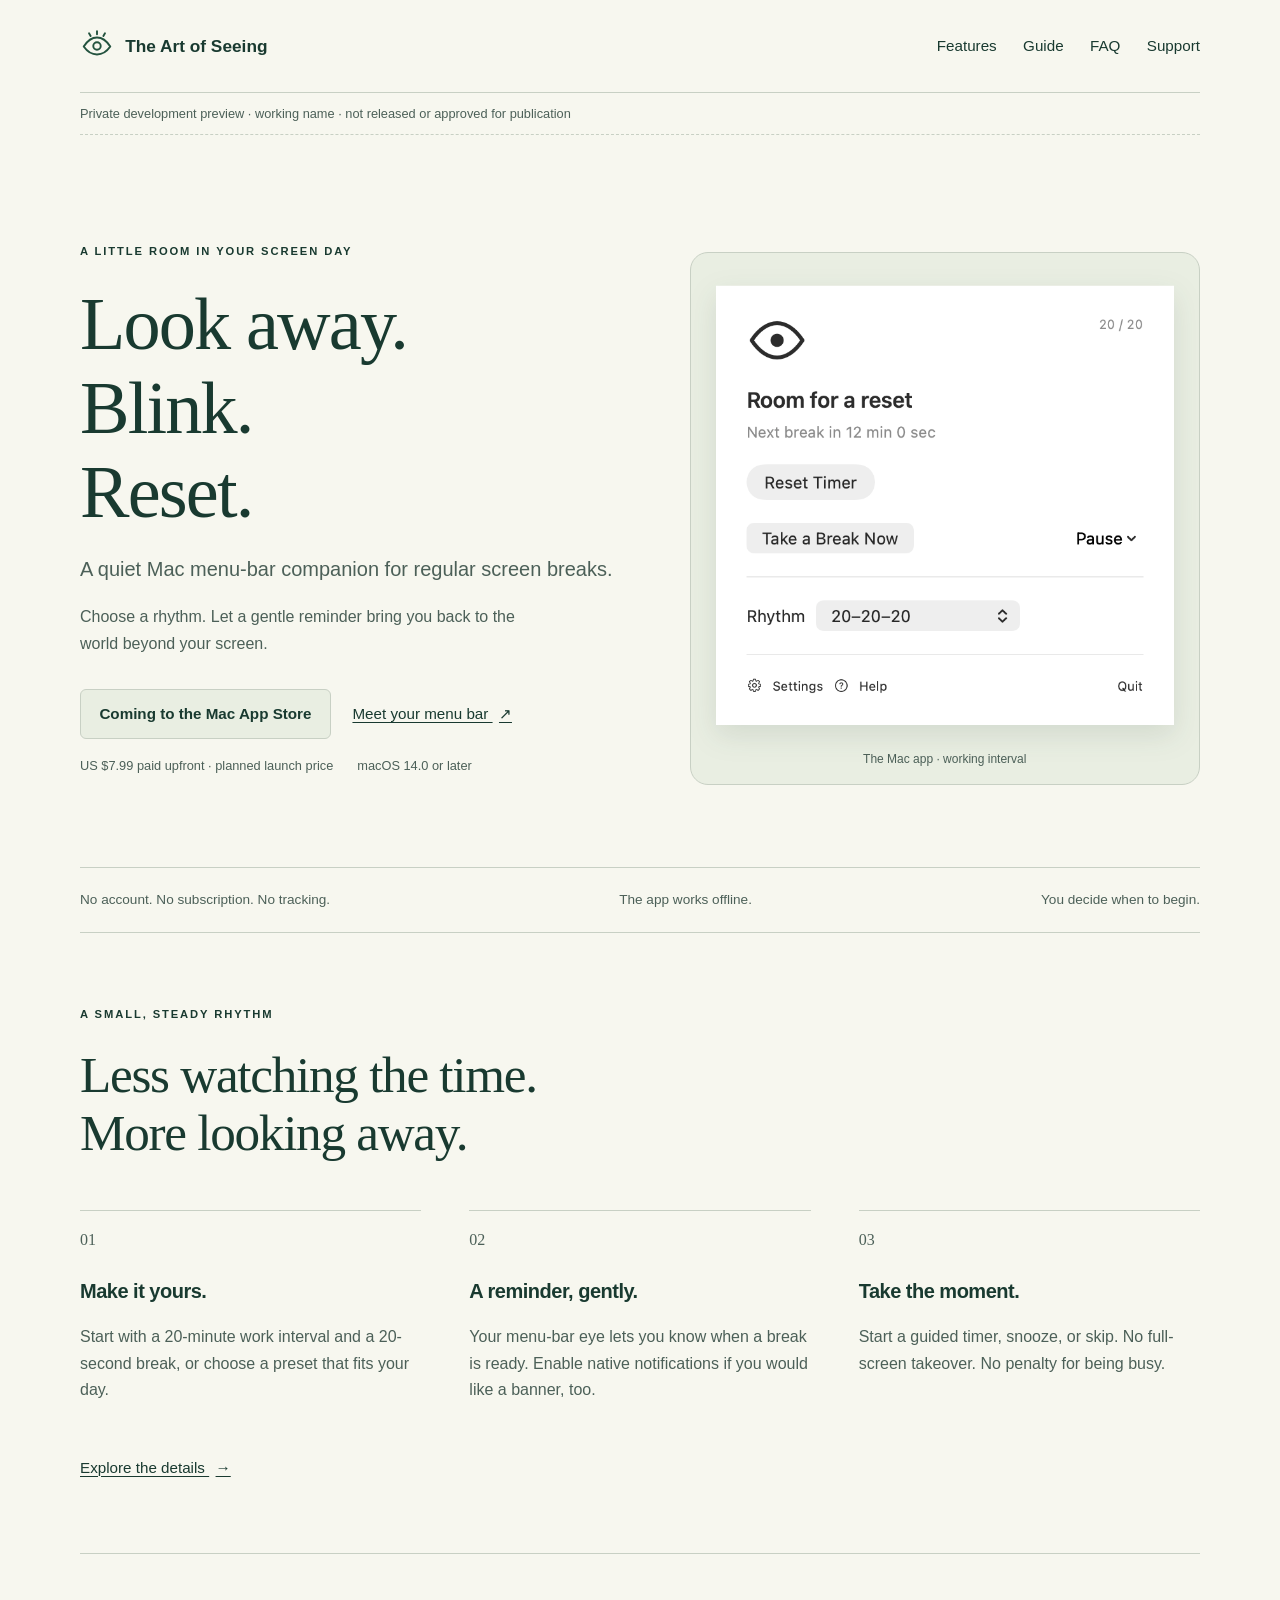
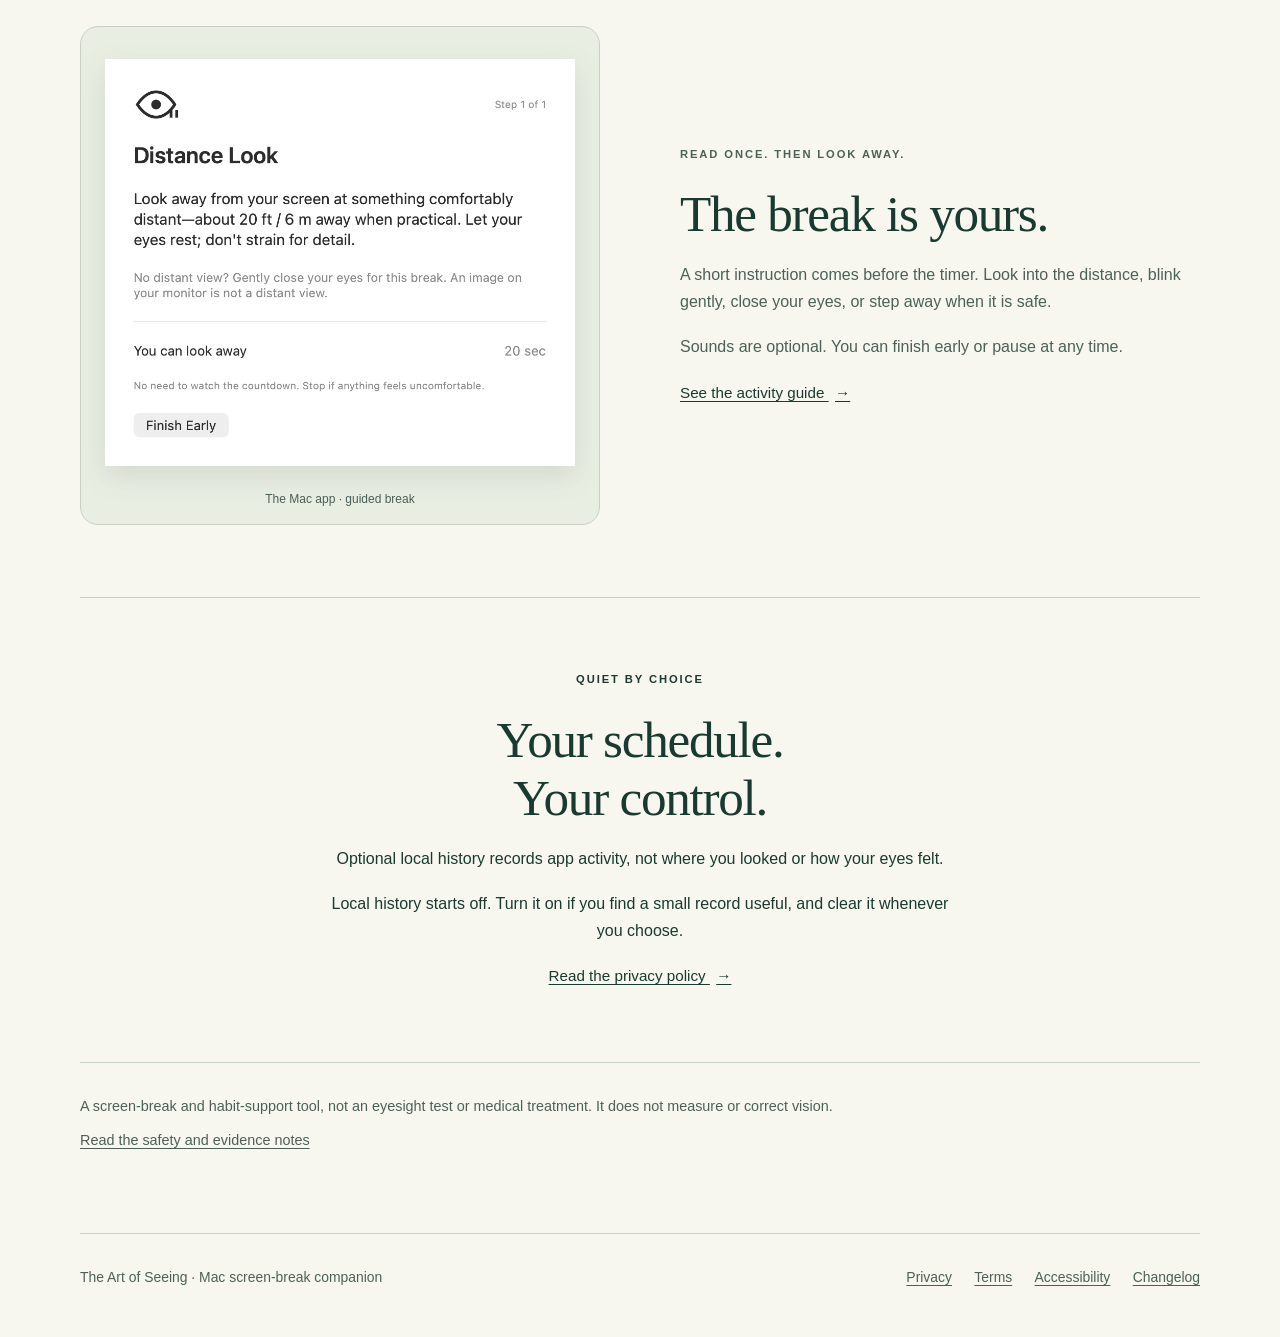
==== index.html @ ff3fd606 "Prepare private Art of Seeing product and support website" ====
<!doctype html>
<html lang="en"><head><meta charset="utf-8"><meta name="viewport" content="width=device-width,initial-scale=1"><title>Home — The Art of Seeing</title><meta name="description" content="A quiet Mac menu-bar companion for regular screen breaks."><meta name="robots" content="noindex, nofollow"><meta name="color-scheme" content="light dark"><meta name="referrer" content="strict-origin-when-cross-origin"><meta http-equiv="Content-Security-Policy" content="default-src 'none'; style-src 'self'; img-src 'self'; font-src 'self'; base-uri 'none'; form-action 'none'"><meta property="og:type" content="website"><meta property="og:title" content="The Art of Seeing"><meta property="og:description" content="A quiet Mac menu-bar companion for regular screen breaks."><meta property="og:image" content="assets/social.png"><link rel="icon" type="image/svg+xml" href="assets/identity.svg"><link rel="stylesheet" href="assets/style.css"></head>
<body><a class="skip" href="#main">Skip to content</a><header class="site-header"><a class="brand" href="index.html" aria-label="The Art of Seeing home"><img src="assets/identity.svg" alt="" width="34" height="34"><span>The Art of Seeing</span></a><nav aria-label="Main navigation"><a href="features.html">Features</a><a href="guide.html">Guide</a><a href="faq.html">FAQ</a><a href="support.html">Support</a></nav></header><p class="development">Private development preview · working name · not released or approved for publication</p><main id="main" tabindex="-1"><section class="hero" aria-labelledby="hero-title">
  <div class="hero-copy">
    <p class="eyebrow">A little room in your screen day</p>
    <h1 id="hero-title" data-claim="C001">Look away. Blink. Reset.</h1>
    <p class="lead" data-claim="C002">A quiet Mac menu-bar companion for regular screen breaks.</p>
    <p class="hero-detail">Choose a rhythm. Let a gentle reminder bring you back to the world beyond your screen.</p>
    <div class="actions"><span class="availability">Coming to the Mac App Store</span><a class="text-link" href="guide.html">Meet your menu bar <span aria-hidden="true">↗</span></a></div>
    <p class="price"><span data-claim="legal.price">US $7.99 paid upfront · planned launch price</span> <span>macOS 14.0 or later</span></p>
  </div>
  <div class="hero-visual"><figure class="capture"><img src="assets/working.png" alt="The app&#x27;s working popover with current state, remaining time, Reset Timer, Take a Break Now, and Pause controls." loading="lazy" width="720" height="692"><figcaption>The Mac app · working interval</figcaption></figure></div>
</section>
<section class="principles" aria-label="Product principles"><p data-claim="C003">No account. No subscription. No tracking.</p><p data-claim="C004">The app works offline.</p><p>You decide when to begin.</p></section>
<section class="section" id="how-it-works" aria-labelledby="how-title">
  <div class="section-heading"><p class="eyebrow">A small, steady rhythm</p><h2 id="how-title">Less watching the time.<br>More looking away.</h2></div>
  <ol class="steps"><li><span class="step-number" aria-hidden="true">01</span><h3>Make it yours.</h3><p>Start with a 20-minute work interval and a 20-second break, or choose a preset that fits your day.</p></li><li><span class="step-number" aria-hidden="true">02</span><h3>A reminder, gently.</h3><p>Your menu-bar eye lets you know when a break is ready. Enable native notifications if you would like a banner, too.</p></li><li><span class="step-number" aria-hidden="true">03</span><h3>Take the moment.</h3><p>Start a guided timer, snooze, or skip. No full-screen takeover. No penalty for being busy.</p></li></ol>
  <a class="text-link" href="features.html">Explore the details <span aria-hidden="true">→</span></a>
</section>
<section class="split section" aria-labelledby="rest-title"><div><figure class="capture"><img src="assets/guided-break.png" alt="The app&#x27;s guided break panel with an activity instruction, remaining time, and Finish Early control." loading="lazy" width="920" height="796"><figcaption>The Mac app · guided break</figcaption></figure></div><div><p class="eyebrow">Read once. Then look away.</p><h2 id="rest-title">The break is yours.</h2><p>A short instruction comes before the timer. Look into the distance, blink gently, close your eyes, or step away when it is safe.</p><p>Sounds are optional. You can finish early or pause at any time.</p><a class="text-link" href="guide.html#activities">See the activity guide <span aria-hidden="true">→</span></a></div></section>
<section class="closing section"><p class="eyebrow">Quiet by choice</p><h2>Your schedule.<br>Your control.</h2><p data-claim="C005">Optional local history records app activity, not where you looked or how your eyes felt.</p><p class="measure">Local history starts off. Turn it on if you find a small record useful, and clear it whenever you choose.</p><a class="text-link" href="privacy.html">Read the privacy policy <span aria-hidden="true">→</span></a></section>
<aside class="wellness" aria-label="Purpose and limitations"><p data-claim="C006">A screen-break and habit-support tool, not an eyesight test or medical treatment. It does not measure or correct vision.</p><a href="guide.html#safety">Read the safety and evidence notes</a></aside>
</main><footer class="site-footer"><span>The Art of Seeing · Mac screen-break companion</span><nav aria-label="Footer navigation"><a href="privacy.html">Privacy</a><a href="terms.html">Terms</a><a href="accessibility.html">Accessibility</a><a href="changelog.html">Changelog</a></nav></footer></body></html>
---- assets/style.css ----
:root{color-scheme:light dark;--bg:#f7f7ef;--ink:#193a30;--muted:#4c6058;--line:#c8d0c4;--accent:#24533f;--surface:#e9eee2;--focus:#9b4e12;--white:#fff;--measure:70rem;font-family:-apple-system,BlinkMacSystemFont,"Segoe UI",sans-serif;font-size:16px}*{box-sizing:border-box}body{margin:0;background:var(--bg);color:var(--ink);line-height:1.65}a{color:inherit;text-underline-offset:.23em;text-decoration-thickness:1px}a:hover{text-decoration-thickness:2px}a:focus-visible,summary:focus-visible{outline:3px solid var(--focus);outline-offset:5px;border-radius:2px}button,a,summary{-webkit-tap-highlight-color:transparent}img{max-width:100%;height:auto}p{margin:0 0 1.2rem}h1,h2,h3{font-weight:500;line-height:1.13;margin:0 0 1.2rem;letter-spacing:-.025em}h1,h2{font-family:Georgia,"Times New Roman",serif}h1{font-size:clamp(3rem,5.8vw,5.2rem)}h2{font-size:clamp(2.2rem,4vw,3.3rem)}h3{font-size:1.25rem;line-height:1.4;font-weight:650}main,.site-header,.site-footer,.development{width:min(var(--measure),calc(100% - 4rem));margin-inline:auto}.skip{position:absolute;top:-100px;left:1rem;padding:.7rem;background:var(--ink);color:var(--bg);z-index:2}.skip:focus{top:1rem}.site-header{display:flex;justify-content:space-between;align-items:center;gap:2rem;padding:1.8rem 0;border-bottom:1px solid var(--line)}.brand{display:flex;align-items:center;gap:.7rem;text-decoration:none;font-size:1.08rem;font-weight:650;white-space:nowrap}.brand img{width:34px;height:34px}.site-header nav{display:flex;gap:1.65rem;flex-wrap:wrap}.site-header nav a{text-decoration:none;font-size:.95rem}.site-header nav a[aria-current=page]{text-decoration:underline}.site-footer{margin-top:3rem;border-top:1px solid var(--line);padding:2rem 0 3rem;display:flex;justify-content:space-between;gap:2rem;font-size:.87rem;color:var(--muted)}.site-footer nav{display:flex;gap:1.4rem;flex-wrap:wrap}.development{font-size:.8rem;line-height:1.5;padding:.7rem 0;color:var(--muted);border-bottom:1px dashed var(--line)}.hero{display:grid;grid-template-columns:1.1fr 1fr;gap:3rem;align-items:center;padding:5.5rem 0 4.5rem}.eyebrow{text-transform:uppercase;letter-spacing:.17em;font-size:.7rem;font-weight:700;margin-bottom:1.4rem}.hero h1{max-width:9ch}.lead{font-size:1.25rem;line-height:1.55;max-width:40rem;color:var(--muted)}.hero-detail{max-width:28rem;color:var(--muted)}.hero-visual{min-width:0}.actions{display:flex;align-items:center;flex-wrap:wrap;gap:1.35rem;margin:2rem 0 1rem}.button,.availability{display:inline-block;padding:.85rem 1.15rem;border-radius:6px;background:var(--accent);color:var(--white);text-decoration:none;line-height:1.35;font-weight:550;font-size:.95rem}.availability{background:var(--surface);color:var(--ink);border:1px solid var(--line)}.text-link{font-size:.95rem}.text-link span{margin-left:.4rem}.price{font-size:.8rem;color:var(--muted);display:flex;gap:1.5rem;flex-wrap:wrap}.principles{border-block:1px solid var(--line);display:flex;justify-content:space-between;gap:2rem;padding:1.3rem 0;font-size:.85rem;color:var(--muted)}.principles p{margin:0}.section{padding:4.5rem 0;border-bottom:1px solid var(--line)}.section-heading{max-width:38rem;margin-bottom:3rem}.steps{display:grid;grid-template-columns:repeat(3,1fr);list-style:none;padding:0;gap:3rem;margin:0 0 2rem}.steps p,.split p,.feature-grid p{color:var(--muted)}.step-number{display:block;font-family:Georgia,serif;color:var(--muted);font-size:1rem;border-top:1px solid var(--line);padding-top:1rem;margin-bottom:1.5rem}.split{display:grid;grid-template-columns:1fr 1fr;align-items:center;gap:5rem}.closing{text-align:center}.closing p,.closing h2{margin-inline:auto;max-width:40rem}.measure{max-width:40rem}.wellness{padding:2rem 0;color:var(--muted);max-width:52rem;font-size:.9rem}.wellness p{margin-bottom:.65rem}.capture{margin:0;background:var(--surface);border:1px solid var(--line);border-radius:18px;padding:2rem 1.5rem 1rem;text-align:center;overflow:hidden}.capture img{max-height:440px;width:auto;object-fit:contain;filter:drop-shadow(0 10px 14px #193a301c)}figcaption{font-size:.75rem;line-height:1.5;color:var(--muted);margin-top:1rem}.capture.pending{min-height:340px;display:flex;flex-direction:column;align-items:center;justify-content:center}.capture.pending img{width:96px;filter:none;margin-bottom:1.5rem}.page-heading{padding:4.8rem 0 3rem;border-bottom:1px solid var(--line);margin-bottom:3rem}.page-heading .fine{font-size:.8rem;color:var(--muted)}.feature-row{display:grid;grid-template-columns:1fr 1fr;gap:5rem;align-items:center;padding:2rem 0 4rem;border-bottom:1px solid var(--line);margin-bottom:2rem}.feature-row p{color:var(--muted)}.feature-grid{display:grid;grid-template-columns:1fr 1fr;gap:2.5rem 4rem;margin-top:2.5rem}.prose{max-width:45rem}.prose section{margin-bottom:3.5rem;scroll-margin-top:2rem}.prose h2{font-size:2.05rem}.prose h3{margin-top:2rem}.prose p,.prose li,.prose dd{color:var(--muted)}.prose ul,.prose ol{padding-left:1.3rem}.prose li{margin-bottom:.75rem}.reading-layout{display:grid;grid-template-columns:12rem 1fr;gap:3.5rem}.contents{display:flex;flex-direction:column;gap:.65rem;align-self:start;font-size:.9rem;position:sticky;top:2rem}.control-list dt{font-weight:650;margin-top:1.2rem}.control-list dd{margin:0 0 .65rem}.activity{border-top:1px solid var(--line);padding-top:1.25rem;margin-top:1.6rem}.activity h3{margin-top:0}.activity .fine{font-size:.83rem}.faq{max-width:48rem}.faq details{border-bottom:1px solid var(--line);padding:1.15rem 0}.faq summary{cursor:pointer;font-size:1.06rem;font-weight:600;padding:.3rem .2rem}.faq details p{margin:1rem .2rem .5rem}.contact-note{border-left:3px solid var(--line);padding:1rem 1.4rem;background:var(--surface)}@media(max-width:800px){.site-header{align-items:flex-start;flex-direction:column;gap:1rem}.site-header nav{gap:1.2rem}.hero{gap:2rem;grid-template-columns:1fr 1fr;padding-top:3.5rem}.hero h1{font-size:3.5rem}.hero .actions{align-items:flex-start;flex-direction:column}.split,.feature-row{gap:2rem}.steps{gap:1.4rem}.reading-layout{grid-template-columns:1fr;gap:2rem}.contents{position:static;flex-direction:row;flex-wrap:wrap;gap:.7rem 1.2rem}.site-footer{flex-direction:column}.principles{flex-wrap:wrap;gap:.5rem 2rem}}@media(max-width:600px){main,.site-header,.site-footer,.development{width:calc(100% - 2.5rem)}.hero,.split,.feature-row{grid-template-columns:1fr}.hero{padding:3rem 0;gap:2.4rem}.hero h1{font-size:3.6rem;max-width:10ch}.hero .actions{flex-direction:row;align-items:center}.hero .lead{font-size:1.15rem}.capture{padding:1.5rem 1rem 1rem}.capture img{max-height:420px}.steps,.feature-grid{grid-template-columns:1fr;gap:1.5rem}.section{padding:3rem 0}.section-heading{margin-bottom:2rem}.split{gap:2.5rem}.page-heading{padding:3rem 0 2rem;margin-bottom:2rem}.page-heading h1{font-size:3rem}.price{gap:.4rem 1rem}.site-footer nav{gap:1rem}.feature-row{padding-bottom:2rem}.principles{display:block}.principles p{margin:.35rem 0}}@media(prefers-color-scheme:dark){:root{--bg:#14261f;--ink:#f2f4e9;--muted:#c1ccbf;--line:#496052;--accent:#cfdfb6;--surface:#223b2f;--white:#14261f;--focus:#f3bd82}.brand img{filter:brightness(0) invert(.94)}.capture img{filter:drop-shadow(0 10px 14px #0005)}}@media(prefers-reduced-motion:reduce){*{scroll-behavior:auto!important;animation:none!important;transition:none!important}}@media(prefers-contrast:more){:root{--muted:var(--ink);--line:var(--ink)}}@media print{.development,.site-header nav,.site-footer nav,.actions{display:none}body{background:#fff;color:#000}.hero,.split,.feature-row,.reading-layout{display:block}.contents{position:static}}
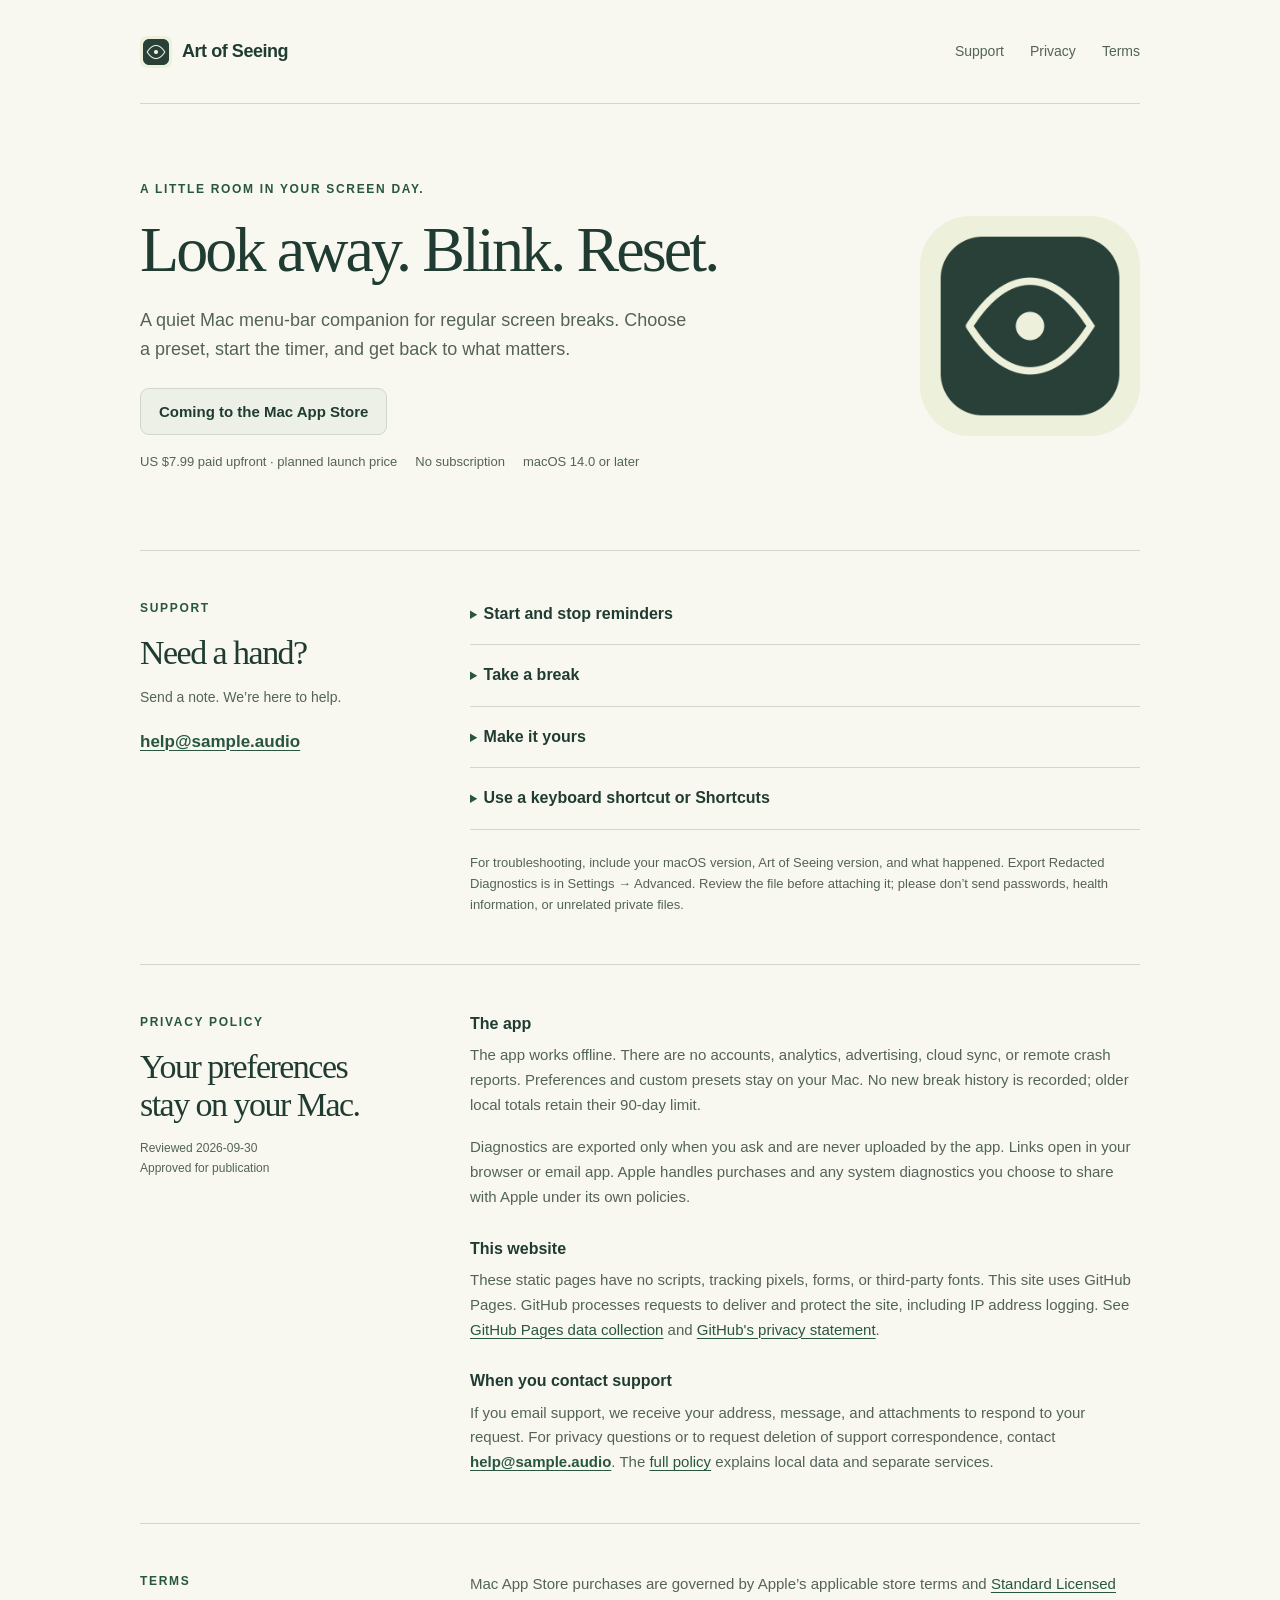
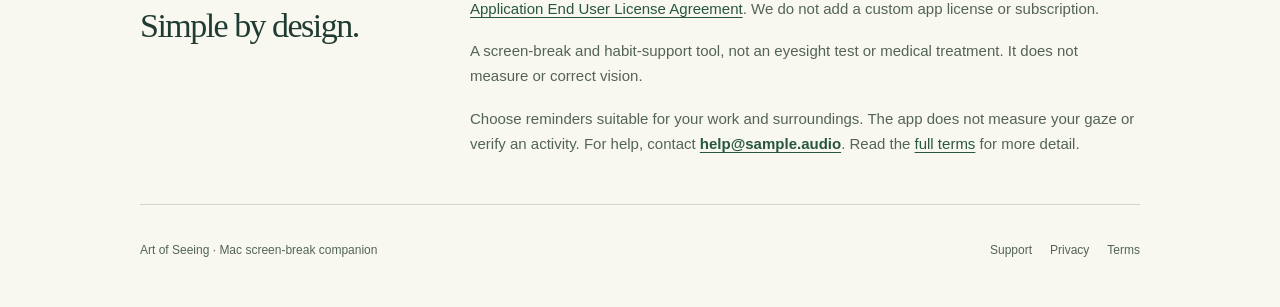
==== commit a48ac8f5: "Publish Art of Seeing support and privacy website" ====
--- a/index.html
+++ b/index.html
@@ -1,23 +1,38 @@
 <!doctype html>
-<html lang="en"><head><meta charset="utf-8"><meta name="viewport" content="width=device-width,initial-scale=1"><title>Home — The Art of Seeing</title><meta name="description" content="A quiet Mac menu-bar companion for regular screen breaks."><meta name="robots" content="noindex, nofollow"><meta name="color-scheme" content="light dark"><meta name="referrer" content="strict-origin-when-cross-origin"><meta http-equiv="Content-Security-Policy" content="default-src 'none'; style-src 'self'; img-src 'self'; font-src 'self'; base-uri 'none'; form-action 'none'"><meta property="og:type" content="website"><meta property="og:title" content="The Art of Seeing"><meta property="og:description" content="A quiet Mac menu-bar companion for regular screen breaks."><meta property="og:image" content="assets/social.png"><link rel="icon" type="image/svg+xml" href="assets/identity.svg"><link rel="stylesheet" href="assets/style.css"></head>
-<body><a class="skip" href="#main">Skip to content</a><header class="site-header"><a class="brand" href="index.html" aria-label="The Art of Seeing home"><img src="assets/identity.svg" alt="" width="34" height="34"><span>The Art of Seeing</span></a><nav aria-label="Main navigation"><a href="features.html">Features</a><a href="guide.html">Guide</a><a href="faq.html">FAQ</a><a href="support.html">Support</a></nav></header><p class="development">Private development preview · working name · not released or approved for publication</p><main id="main" tabindex="-1"><section class="hero" aria-labelledby="hero-title">
-  <div class="hero-copy">
-    <p class="eyebrow">A little room in your screen day</p>
-    <h1 id="hero-title" data-claim="C001">Look away. Blink. Reset.</h1>
-    <p class="lead" data-claim="C002">A quiet Mac menu-bar companion for regular screen breaks.</p>
-    <p class="hero-detail">Choose a rhythm. Let a gentle reminder bring you back to the world beyond your screen.</p>
-    <div class="actions"><span class="availability">Coming to the Mac App Store</span><a class="text-link" href="guide.html">Meet your menu bar <span aria-hidden="true">↗</span></a></div>
-    <p class="price"><span data-claim="legal.price">US $7.99 paid upfront · planned launch price</span> <span>macOS 14.0 or later</span></p>
+<html lang="en"><head><meta charset="utf-8"><meta name="viewport" content="width=device-width,initial-scale=1"><title>Art of Seeing — Support &amp; Privacy</title><meta name="description" content="A quiet Mac menu-bar companion for regular screen breaks."><meta name="robots" content="index, follow"><meta name="color-scheme" content="light dark"><meta name="referrer" content="no-referrer"><meta http-equiv="Content-Security-Policy" content="default-src 'none'; style-src 'self'; img-src 'self'; font-src 'self'; base-uri 'none'; form-action 'none'"><meta property="og:type" content="website"><meta property="og:title" content="Art of Seeing"><meta property="og:description" content="A quiet Mac menu-bar companion for regular screen breaks."><link rel="canonical" href="https://jentler.github.io/Art-of-Seeing-support/"><meta property="og:url" content="https://jentler.github.io/Art-of-Seeing-support/"><meta property="og:image" content="https://jentler.github.io/Art-of-Seeing-support/assets/social.png"><link rel="icon" type="image/svg+xml" href="assets/identity.svg"><link rel="stylesheet" href="assets/style.css"></head>
+<body><a class="skip" href="#main">Skip to content</a><header class="site-header"><a class="brand" href="index.html" aria-label="Art of Seeing home"><img src="assets/app-icon.png" alt="" width="32" height="32"><span>Art of Seeing</span></a><nav aria-label="Main navigation"><a href="#support">Support</a><a href="#privacy">Privacy</a><a href="#terms">Terms</a></nav></header><main id="main" tabindex="-1"><section class="intro" aria-labelledby="intro-title">
+  <div>
+    <p class="eyebrow">A little room in your screen day.</p>
+    <h1 id="intro-title" data-claim="C001">Look away. Blink. Reset.</h1>
+    <p class="lead"><span data-claim="C002">A quiet Mac menu-bar companion for regular screen breaks.</span> Choose a preset, start the timer, and get back to what matters.</p>
+    <div class="actions"><span class="availability">Coming to the Mac App Store</span></div>
+    <ul class="product-facts" aria-label="Price and requirements"><li><span data-claim="legal.price">US $7.99 paid upfront · planned launch price</span></li><li>No subscription</li><li>macOS 14.0 or later</li></ul>
   </div>
-  <div class="hero-visual"><figure class="capture"><img src="assets/working.png" alt="The app&#x27;s working popover with current state, remaining time, Reset Timer, Take a Break Now, and Pause controls." loading="lazy" width="720" height="692"><figcaption>The Mac app · working interval</figcaption></figure></div>
+  <img class="hero-icon" src="assets/app-icon.png" width="220" height="220" alt="Art of Seeing’s eye on an ivory and deep green app icon">
 </section>
-<section class="principles" aria-label="Product principles"><p data-claim="C003">No account. No subscription. No tracking.</p><p data-claim="C004">The app works offline.</p><p>You decide when to begin.</p></section>
-<section class="section" id="how-it-works" aria-labelledby="how-title">
-  <div class="section-heading"><p class="eyebrow">A small, steady rhythm</p><h2 id="how-title">Less watching the time.<br>More looking away.</h2></div>
-  <ol class="steps"><li><span class="step-number" aria-hidden="true">01</span><h3>Make it yours.</h3><p>Start with a 20-minute work interval and a 20-second break, or choose a preset that fits your day.</p></li><li><span class="step-number" aria-hidden="true">02</span><h3>A reminder, gently.</h3><p>Your menu-bar eye lets you know when a break is ready. Enable native notifications if you would like a banner, too.</p></li><li><span class="step-number" aria-hidden="true">03</span><h3>Take the moment.</h3><p>Start a guided timer, snooze, or skip. No full-screen takeover. No penalty for being busy.</p></li></ol>
-  <a class="text-link" href="features.html">Explore the details <span aria-hidden="true">→</span></a>
+<section id="support" class="content-section" aria-labelledby="support-title">
+  <div class="section-heading"><p class="eyebrow">Support</p><h2 id="support-title">Need a hand?</h2><p>Send a note. We’re here to help.</p><p class="contact"><a class="email-link" href="mailto:help@sample.audio">help@sample.audio</a></p></div>
+  <div class="section-body help-list">
+    <details><summary>Start and stop reminders</summary><p>Click the eye in your menu bar, choose a preset, then click Start. The countdown tells you when your next break is due. Stop leaves reminders inactive; Reset Timer starts a fresh interval. Pause offers 30 minutes, one hour, or until the next local midnight. Quitting Art of Seeing stops reminders.</p></details>
+    <details><summary>Take a break</summary><p>When a break is ready, choose Start Break or Skip. Take a Break Now starts your routine immediately. Finish Early ends a running break; I’m Back starts the next work interval after a finished break. In the app’s Guide, use Try beside an activity to try it on its own. See the <a href="guide.html">guide</a> for the controls and activities.</p></details>
+    <details><summary>Make it yours</summary><p>Choose 20–20–20, Gentle, or Focus, or create a routine in Settings → Presets. General contains break-window position, preparation, sound, and return behavior. Launch at Login and starting the last preset on launch are separate choices, both off by default. Settings save automatically.</p></details>
+    <details><summary>Use a keyboard shortcut or Shortcuts</summary><p>Choose a global shortcut in Settings → Automation to start or stop from another app. None is assigned by default, and no Accessibility permission is needed. Open Shortcuts from the same pane to use Start Reminders, Stop Reminders, Reset Timer, or Get Status.</p></details>
+    <p class="support-note">For troubleshooting, include your macOS version, Art of Seeing version, and what happened. Export Redacted Diagnostics is in Settings → Advanced. Review the file before attaching it; please don’t send passwords, health information, or unrelated private files.</p>
+  </div>
 </section>
-<section class="split section" aria-labelledby="rest-title"><div><figure class="capture"><img src="assets/guided-break.png" alt="The app&#x27;s guided break panel with an activity instruction, remaining time, and Finish Early control." loading="lazy" width="920" height="796"><figcaption>The Mac app · guided break</figcaption></figure></div><div><p class="eyebrow">Read once. Then look away.</p><h2 id="rest-title">The break is yours.</h2><p>A short instruction comes before the timer. Look into the distance, blink gently, close your eyes, or step away when it is safe.</p><p>Sounds are optional. You can finish early or pause at any time.</p><a class="text-link" href="guide.html#activities">See the activity guide <span aria-hidden="true">→</span></a></div></section>
-<section class="closing section"><p class="eyebrow">Quiet by choice</p><h2>Your schedule.<br>Your control.</h2><p data-claim="C005">Optional local history records app activity, not where you looked or how your eyes felt.</p><p class="measure">Local history starts off. Turn it on if you find a small record useful, and clear it whenever you choose.</p><a class="text-link" href="privacy.html">Read the privacy policy <span aria-hidden="true">→</span></a></section>
-<aside class="wellness" aria-label="Purpose and limitations"><p data-claim="C006">A screen-break and habit-support tool, not an eyesight test or medical treatment. It does not measure or correct vision.</p><a href="guide.html#safety">Read the safety and evidence notes</a></aside>
-</main><footer class="site-footer"><span>The Art of Seeing · Mac screen-break companion</span><nav aria-label="Footer navigation"><a href="privacy.html">Privacy</a><a href="terms.html">Terms</a><a href="accessibility.html">Accessibility</a><a href="changelog.html">Changelog</a></nav></footer></body></html>+<section id="privacy" class="content-section" aria-labelledby="privacy-title">
+  <div class="section-heading"><p class="eyebrow">Privacy Policy</p><h2 id="privacy-title">Your preferences stay on your Mac.</h2><p class="updated">Reviewed 2026-09-30<br>Approved for publication</p></div>
+  <div class="section-body policy-copy">
+    <h3>The app</h3><p><span data-claim="C004">The app works offline.</span> There are no accounts, analytics, advertising, cloud sync, or remote crash reports. Preferences and custom presets stay on your Mac. No new break history is recorded; older local totals retain their 90-day limit.</p><p>Diagnostics are exported only when you ask and are never uploaded by the app. Links open in your browser or email app. Apple handles purchases and any system diagnostics you choose to share with Apple under its own policies.</p>
+    <h3>This website</h3><p>These static pages have no scripts, tracking pixels, forms, or third-party fonts. This site uses GitHub Pages. GitHub processes requests to deliver and protect the site, including IP address logging. See <a href="https://docs.github.com/en/pages/getting-started-with-github-pages/what-is-github-pages#data-collection">GitHub Pages data collection</a> and <a href="https://docs.github.com/en/site-policy/privacy-policies/github-general-privacy-statement">GitHub's privacy statement</a>.</p>
+    <h3>When you contact support</h3><p>If you email support, we receive your address, message, and attachments to respond to your request. For privacy questions or to request deletion of support correspondence, contact <a class="email-link" href="mailto:help@sample.audio">help@sample.audio</a>. The <a href="privacy.html">full policy</a> explains local data and separate services.</p>
+  </div>
+</section>
+<section id="terms" class="content-section" aria-labelledby="terms-title">
+  <div class="section-heading"><p class="eyebrow">Terms</p><h2 id="terms-title">Simple by design.</h2></div>
+  <div class="section-body policy-copy">
+    <p>Mac App Store purchases are governed by Apple’s applicable store terms and <a href="https://www.apple.com/legal/internet-services/itunes/dev/stdeula/">Standard Licensed Application End User License Agreement</a>. We do not add a custom app license or subscription.</p>
+    <p data-claim="C006">A screen-break and habit-support tool, not an eyesight test or medical treatment. It does not measure or correct vision.</p><p>Choose reminders suitable for your work and surroundings. The app does not measure your gaze or verify an activity. For help, contact <a class="email-link" href="mailto:help@sample.audio">help@sample.audio</a>. Read the <a href="terms.html">full terms</a> for more detail.</p>
+  </div>
+</section>
+</main><footer class="site-footer"><span>Art of Seeing · Mac screen-break companion</span><nav aria-label="Footer navigation"><a href="#support">Support</a><a href="#privacy">Privacy</a><a href="#terms">Terms</a></nav></footer></body></html>
--- a/assets/style.css
+++ b/assets/style.css
@@ -1 +1,12 @@
-:root{color-scheme:light dark;--bg:#f7f7ef;--ink:#193a30;--muted:#4c6058;--line:#c8d0c4;--accent:#24533f;--surface:#e9eee2;--focus:#9b4e12;--white:#fff;--measure:70rem;font-family:-apple-system,BlinkMacSystemFont,"Segoe UI",sans-serif;font-size:16px}*{box-sizing:border-box}body{margin:0;background:var(--bg);color:var(--ink);line-height:1.65}a{color:inherit;text-underline-offset:.23em;text-decoration-thickness:1px}a:hover{text-decoration-thickness:2px}a:focus-visible,summary:focus-visible{outline:3px solid var(--focus);outline-offset:5px;border-radius:2px}button,a,summary{-webkit-tap-highlight-color:transparent}img{max-width:100%;height:auto}p{margin:0 0 1.2rem}h1,h2,h3{font-weight:500;line-height:1.13;margin:0 0 1.2rem;letter-spacing:-.025em}h1,h2{font-family:Georgia,"Times New Roman",serif}h1{font-size:clamp(3rem,5.8vw,5.2rem)}h2{font-size:clamp(2.2rem,4vw,3.3rem)}h3{font-size:1.25rem;line-height:1.4;font-weight:650}main,.site-header,.site-footer,.development{width:min(var(--measure),calc(100% - 4rem));margin-inline:auto}.skip{position:absolute;top:-100px;left:1rem;padding:.7rem;background:var(--ink);color:var(--bg);z-index:2}.skip:focus{top:1rem}.site-header{display:flex;justify-content:space-between;align-items:center;gap:2rem;padding:1.8rem 0;border-bottom:1px solid var(--line)}.brand{display:flex;align-items:center;gap:.7rem;text-decoration:none;font-size:1.08rem;font-weight:650;white-space:nowrap}.brand img{width:34px;height:34px}.site-header nav{display:flex;gap:1.65rem;flex-wrap:wrap}.site-header nav a{text-decoration:none;font-size:.95rem}.site-header nav a[aria-current=page]{text-decoration:underline}.site-footer{margin-top:3rem;border-top:1px solid var(--line);padding:2rem 0 3rem;display:flex;justify-content:space-between;gap:2rem;font-size:.87rem;color:var(--muted)}.site-footer nav{display:flex;gap:1.4rem;flex-wrap:wrap}.development{font-size:.8rem;line-height:1.5;padding:.7rem 0;color:var(--muted);border-bottom:1px dashed var(--line)}.hero{display:grid;grid-template-columns:1.1fr 1fr;gap:3rem;align-items:center;padding:5.5rem 0 4.5rem}.eyebrow{text-transform:uppercase;letter-spacing:.17em;font-size:.7rem;font-weight:700;margin-bottom:1.4rem}.hero h1{max-width:9ch}.lead{font-size:1.25rem;line-height:1.55;max-width:40rem;color:var(--muted)}.hero-detail{max-width:28rem;color:var(--muted)}.hero-visual{min-width:0}.actions{display:flex;align-items:center;flex-wrap:wrap;gap:1.35rem;margin:2rem 0 1rem}.button,.availability{display:inline-block;padding:.85rem 1.15rem;border-radius:6px;background:var(--accent);color:var(--white);text-decoration:none;line-height:1.35;font-weight:550;font-size:.95rem}.availability{background:var(--surface);color:var(--ink);border:1px solid var(--line)}.text-link{font-size:.95rem}.text-link span{margin-left:.4rem}.price{font-size:.8rem;color:var(--muted);display:flex;gap:1.5rem;flex-wrap:wrap}.principles{border-block:1px solid var(--line);display:flex;justify-content:space-between;gap:2rem;padding:1.3rem 0;font-size:.85rem;color:var(--muted)}.principles p{margin:0}.section{padding:4.5rem 0;border-bottom:1px solid var(--line)}.section-heading{max-width:38rem;margin-bottom:3rem}.steps{display:grid;grid-template-columns:repeat(3,1fr);list-style:none;padding:0;gap:3rem;margin:0 0 2rem}.steps p,.split p,.feature-grid p{color:var(--muted)}.step-number{display:block;font-family:Georgia,serif;color:var(--muted);font-size:1rem;border-top:1px solid var(--line);padding-top:1rem;margin-bottom:1.5rem}.split{display:grid;grid-template-columns:1fr 1fr;align-items:center;gap:5rem}.closing{text-align:center}.closing p,.closing h2{margin-inline:auto;max-width:40rem}.measure{max-width:40rem}.wellness{padding:2rem 0;color:var(--muted);max-width:52rem;font-size:.9rem}.wellness p{margin-bottom:.65rem}.capture{margin:0;background:var(--surface);border:1px solid var(--line);border-radius:18px;padding:2rem 1.5rem 1rem;text-align:center;overflow:hidden}.capture img{max-height:440px;width:auto;object-fit:contain;filter:drop-shadow(0 10px 14px #193a301c)}figcaption{font-size:.75rem;line-height:1.5;color:var(--muted);margin-top:1rem}.capture.pending{min-height:340px;display:flex;flex-direction:column;align-items:center;justify-content:center}.capture.pending img{width:96px;filter:none;margin-bottom:1.5rem}.page-heading{padding:4.8rem 0 3rem;border-bottom:1px solid var(--line);margin-bottom:3rem}.page-heading .fine{font-size:.8rem;color:var(--muted)}.feature-row{display:grid;grid-template-columns:1fr 1fr;gap:5rem;align-items:center;padding:2rem 0 4rem;border-bottom:1px solid var(--line);margin-bottom:2rem}.feature-row p{color:var(--muted)}.feature-grid{display:grid;grid-template-columns:1fr 1fr;gap:2.5rem 4rem;margin-top:2.5rem}.prose{max-width:45rem}.prose section{margin-bottom:3.5rem;scroll-margin-top:2rem}.prose h2{font-size:2.05rem}.prose h3{margin-top:2rem}.prose p,.prose li,.prose dd{color:var(--muted)}.prose ul,.prose ol{padding-left:1.3rem}.prose li{margin-bottom:.75rem}.reading-layout{display:grid;grid-template-columns:12rem 1fr;gap:3.5rem}.contents{display:flex;flex-direction:column;gap:.65rem;align-self:start;font-size:.9rem;position:sticky;top:2rem}.control-list dt{font-weight:650;margin-top:1.2rem}.control-list dd{margin:0 0 .65rem}.activity{border-top:1px solid var(--line);padding-top:1.25rem;margin-top:1.6rem}.activity h3{margin-top:0}.activity .fine{font-size:.83rem}.faq{max-width:48rem}.faq details{border-bottom:1px solid var(--line);padding:1.15rem 0}.faq summary{cursor:pointer;font-size:1.06rem;font-weight:600;padding:.3rem .2rem}.faq details p{margin:1rem .2rem .5rem}.contact-note{border-left:3px solid var(--line);padding:1rem 1.4rem;background:var(--surface)}@media(max-width:800px){.site-header{align-items:flex-start;flex-direction:column;gap:1rem}.site-header nav{gap:1.2rem}.hero{gap:2rem;grid-template-columns:1fr 1fr;padding-top:3.5rem}.hero h1{font-size:3.5rem}.hero .actions{align-items:flex-start;flex-direction:column}.split,.feature-row{gap:2rem}.steps{gap:1.4rem}.reading-layout{grid-template-columns:1fr;gap:2rem}.contents{position:static;flex-direction:row;flex-wrap:wrap;gap:.7rem 1.2rem}.site-footer{flex-direction:column}.principles{flex-wrap:wrap;gap:.5rem 2rem}}@media(max-width:600px){main,.site-header,.site-footer,.development{width:calc(100% - 2.5rem)}.hero,.split,.feature-row{grid-template-columns:1fr}.hero{padding:3rem 0;gap:2.4rem}.hero h1{font-size:3.6rem;max-width:10ch}.hero .actions{flex-direction:row;align-items:center}.hero .lead{font-size:1.15rem}.capture{padding:1.5rem 1rem 1rem}.capture img{max-height:420px}.steps,.feature-grid{grid-template-columns:1fr;gap:1.5rem}.section{padding:3rem 0}.section-heading{margin-bottom:2rem}.split{gap:2.5rem}.page-heading{padding:3rem 0 2rem;margin-bottom:2rem}.page-heading h1{font-size:3rem}.price{gap:.4rem 1rem}.site-footer nav{gap:1rem}.feature-row{padding-bottom:2rem}.principles{display:block}.principles p{margin:.35rem 0}}@media(prefers-color-scheme:dark){:root{--bg:#14261f;--ink:#f2f4e9;--muted:#c1ccbf;--line:#496052;--accent:#cfdfb6;--surface:#223b2f;--white:#14261f;--focus:#f3bd82}.brand img{filter:brightness(0) invert(.94)}.capture img{filter:drop-shadow(0 10px 14px #0005)}}@media(prefers-reduced-motion:reduce){*{scroll-behavior:auto!important;animation:none!important;transition:none!important}}@media(prefers-contrast:more){:root{--muted:var(--ink);--line:var(--ink)}}@media print{.development,.site-header nav,.site-footer nav,.actions{display:none}body{background:#fff;color:#000}.hero,.split,.feature-row,.reading-layout{display:block}.contents{position:static}}
+:root{color-scheme:light dark;--bg:#f8f8f0;--ink:#203c32;--muted:#536359;--line:#d1d7ca;--accent:#285640;--surface:#edf0e6;--focus:#805014;--white:#ffffff;--measure:1000px;font-family:-apple-system,BlinkMacSystemFont,"Segoe UI",sans-serif;font-size:16px;font-synthesis:none;-webkit-font-smoothing:antialiased}
+*{box-sizing:border-box}body{margin:0;background:var(--bg);color:var(--ink);line-height:1.65}a{color:var(--accent);text-underline-offset:.2em;text-decoration-thickness:1px}a:hover{text-decoration-thickness:2px}a:focus-visible,summary:focus-visible{outline:3px solid var(--focus);outline-offset:5px;border-radius:3px}img{display:block;max-width:100%;height:auto}p{margin:0 0 18px}h1,h2{font-family:Georgia,"Times New Roman",serif;font-weight:400;letter-spacing:-.045em}h1{margin:0;max-width:640px;font-size:clamp(42px,5.4vw,64px);line-height:1.08;text-wrap:balance}h2{margin:0 0 14px;font-size:34px;line-height:1.14}h3{font-size:16px;font-weight:650;line-height:1.4;margin:28px 0 8px}main,.site-header,.site-footer,.development{width:min(var(--measure),calc(100% - 80px));margin-inline:auto}.skip{position:absolute;top:-100px;left:20px;padding:10px 18px;background:var(--bg);z-index:2}.skip:focus{top:12px}.site-header,.site-footer{display:flex;align-items:center;justify-content:space-between;gap:24px}.site-header{min-height:104px;border-bottom:1px solid var(--line)}.brand{display:inline-flex;align-items:center;gap:10px;color:var(--ink);font-size:18px;font-weight:650;text-decoration:none;letter-spacing:-.025em;white-space:nowrap}.brand img{width:32px;height:32px;border-radius:23%}.site-header nav,.site-footer nav{display:flex;gap:26px;flex-wrap:wrap}.site-header nav a,.site-footer nav a{color:var(--muted);font-size:14px;text-decoration:none;padding-block:8px}.site-header nav a:hover,.site-header nav a[aria-current=page],.site-footer nav a:hover{text-decoration:underline}.development{font-size:12px;line-height:1.5;padding:10px 0;color:var(--muted)}.intro{display:grid;grid-template-columns:minmax(0,1fr) 220px;align-items:center;gap:50px;padding:76px 0 78px}.eyebrow{margin:0 0 15px;color:var(--accent);font-size:12px;font-weight:650;letter-spacing:.14em;text-transform:uppercase}.lead{max-width:560px;margin:22px 0 18px;color:var(--muted);font-size:18px;line-height:1.6}.intro-detail{max-width:540px;color:var(--muted)}.hero-icon{width:220px;height:auto;border-radius:23%}.actions{display:flex;align-items:center;flex-wrap:wrap;gap:20px;margin:24px 0 16px}.button,.availability{display:inline-block;border:1px solid var(--accent);border-radius:9px;padding:12px 18px;background:var(--accent);color:var(--white);font-size:15px;font-weight:600;line-height:1.4;text-align:center;text-decoration:none}.availability{background:var(--surface);border-color:var(--line);color:var(--ink)}.product-facts{display:flex;flex-wrap:wrap;gap:5px 18px;list-style:none;padding:0;margin:0;color:var(--muted);font-size:13px}.content-section{display:grid;grid-template-columns:260px minmax(0,1fr);gap:70px;padding:48px 0;border-top:1px solid var(--line);scroll-margin-top:24px}.section-heading>p:not(.eyebrow){color:var(--muted);font-size:14px}.section-body>:first-child{margin-top:0}.section-body>:last-child{margin-bottom:0}.help-list details{border-bottom:1px solid var(--line);padding:15px 0}.help-list details:first-child{padding-top:0}summary{cursor:pointer;padding:2px 8px 2px 0;color:var(--ink);font-weight:600}summary::marker{color:var(--accent);font-size:.8em}details p{margin:12px 0 2px;color:var(--muted);font-size:15px}.support-note{margin:22px 0 0;color:var(--muted);font-size:13px}.policy-copy{font-size:15px;color:var(--muted)}.policy-copy h3{color:var(--ink)}.updated{font-size:12px!important}.site-footer{padding-block:28px 38px;border-top:1px solid var(--line);color:var(--muted);font-size:12px}.site-footer nav{gap:18px}.site-footer nav a{font-size:12px}.contact-note{font-size:13px;color:var(--muted)}
+/* Secondary reference pages keep their detail without crowding the support home. */
+.page-heading{padding:60px 0 32px;margin-bottom:32px;border-bottom:1px solid var(--line)}.page-heading .fine{font-size:12px;color:var(--muted)}.prose{max-width:720px}.prose section{margin-bottom:44px;scroll-margin-top:24px}.prose h2{font-size:29px}.prose p,.prose li,.prose dd{color:var(--muted)}.prose ul,.prose ol{padding-left:22px}.prose li{margin-bottom:10px}.reading-layout{display:grid;grid-template-columns:160px minmax(0,1fr);gap:50px}.contents{display:flex;flex-direction:column;gap:10px;align-self:start;font-size:14px;position:sticky;top:24px}.control-list dt{font-weight:650;margin-top:18px}.control-list dd{margin:0 0 10px}.activity{border-top:1px solid var(--line);padding-top:20px;margin-top:26px}.activity h3{margin-top:0}.activity .fine{font-size:13px}.faq{max-width:760px}.faq details{border-bottom:1px solid var(--line);padding:16px 0}.faq details p{margin:12px 0 4px}.feature-row{display:grid;grid-template-columns:1fr 1fr;gap:50px;align-items:center;padding:20px 0 44px;border-bottom:1px solid var(--line);margin-bottom:24px}.feature-row p,.feature-grid p{color:var(--muted)}.feature-grid{display:grid;grid-template-columns:1fr 1fr;gap:28px 50px}.feature-grid h3{margin-top:0}.section{padding:36px 0;border-bottom:1px solid var(--line)}.closing{margin-bottom:32px}.wellness{padding:26px 0;color:var(--muted);max-width:800px;font-size:14px}.capture{margin:0;padding:20px 16px 12px;background:var(--surface);border:1px solid var(--line);border-radius:12px;text-align:center;overflow:hidden}.capture img{max-height:440px;width:auto;object-fit:contain;margin-inline:auto}.capture.pending{min-height:260px;display:flex;flex-direction:column;align-items:center;justify-content:center}.capture.pending img{width:96px}figcaption{font-size:12px;line-height:1.5;color:var(--muted);margin-top:14px}.text-link{font-size:15px}
+@media(max-width:760px){main,.site-header,.site-footer,.development{width:min(600px,calc(100% - 40px))}.site-header{min-height:88px;gap:12px}.brand{font-size:16px;gap:6px}.site-header nav{gap:16px}.site-header nav a{font-size:13px}.intro{grid-template-columns:minmax(0,1fr) 128px;gap:22px;padding:48px 0}.hero-icon{width:128px}.intro h1{font-size:44px}.lead{font-size:16px}.content-section{grid-template-columns:1fr;gap:26px;padding:36px 0}.section-heading>p:last-child{margin-bottom:0}h2{max-width:450px}.reading-layout{grid-template-columns:1fr;gap:26px}.contents{position:static;flex-direction:row;flex-wrap:wrap;gap:10px 18px}.feature-row{gap:28px}.site-footer{flex-direction:column;align-items:flex-start;gap:8px}.site-footer nav{gap:18px}}
+@media(max-width:480px){.site-header{flex-wrap:wrap;justify-content:center;gap:0;padding:18px 0 12px}.brand{flex-basis:100%;justify-content:center;margin-bottom:8px}.site-header nav{gap:24px}.intro{display:flex;flex-direction:column-reverse;align-items:flex-start;gap:22px;padding-top:26px}.hero-icon{width:104px}.intro h1{font-size:42px}h2{font-size:32px}.feature-row,.feature-grid{grid-template-columns:1fr}.page-heading{padding:36px 0 26px}.page-heading h1{font-size:40px}}
+@media(prefers-color-scheme:dark){:root{--bg:#16261e;--ink:#f0f2e9;--muted:#c2ccbd;--line:#4a5d4d;--accent:#d0e2b9;--surface:#23382b;--white:#16261e;--focus:#efc68d}}
+@media(prefers-reduced-motion:reduce){*{scroll-behavior:auto!important;animation:none!important;transition:none!important}}
+@media(prefers-contrast:more){:root{--muted:var(--ink);--line:var(--ink)}}
+@media print{.skip,.development,.hero-icon,nav,.actions{display:none}main,.site-header,.site-footer{width:100%}.intro,.content-section,.feature-row,.reading-layout{display:block;padding-block:20px}.section-heading{margin-bottom:20px}body{background:#fff;color:#000}.contents{position:static}}
+
+.email-link{font-weight:600}.section-heading .email-link{font-size:17px}.policy-copy .email-link{font-size:inherit}
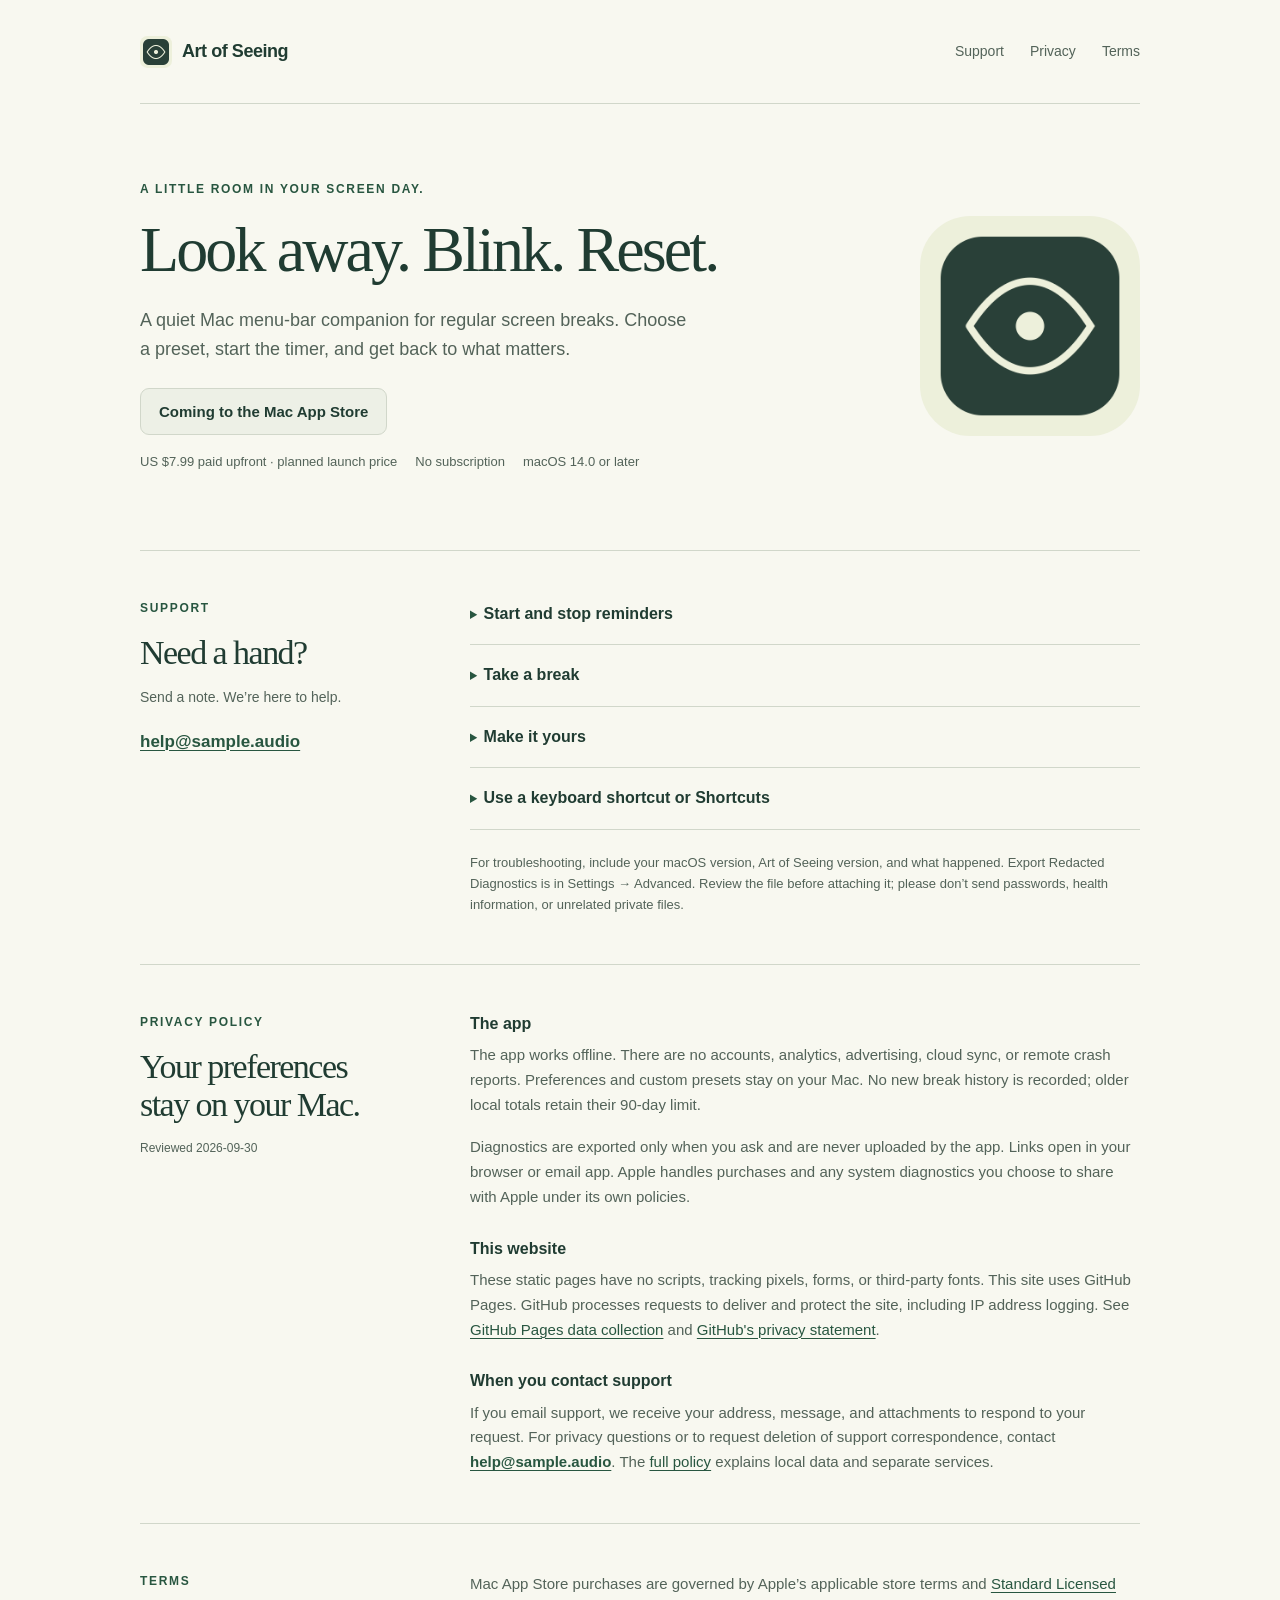
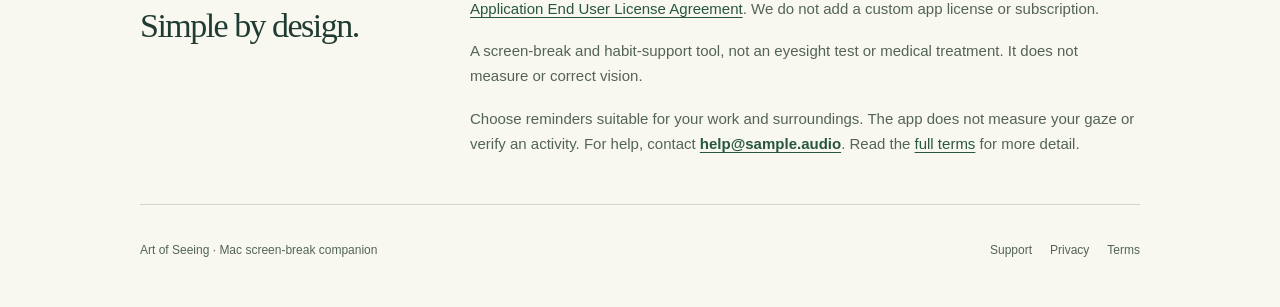
==== commit 3ac5f935: "Keep publication workflow notes out of public policies" ====
--- a/index.html
+++ b/index.html
@@ -21,7 +21,7 @@
   </div>
 </section>
 <section id="privacy" class="content-section" aria-labelledby="privacy-title">
-  <div class="section-heading"><p class="eyebrow">Privacy Policy</p><h2 id="privacy-title">Your preferences stay on your Mac.</h2><p class="updated">Reviewed 2026-09-30<br>Approved for publication</p></div>
+  <div class="section-heading"><p class="eyebrow">Privacy Policy</p><h2 id="privacy-title">Your preferences stay on your Mac.</h2><p class="updated">Reviewed 2026-09-30</p></div>
   <div class="section-body policy-copy">
     <h3>The app</h3><p><span data-claim="C004">The app works offline.</span> There are no accounts, analytics, advertising, cloud sync, or remote crash reports. Preferences and custom presets stay on your Mac. No new break history is recorded; older local totals retain their 90-day limit.</p><p>Diagnostics are exported only when you ask and are never uploaded by the app. Links open in your browser or email app. Apple handles purchases and any system diagnostics you choose to share with Apple under its own policies.</p>
     <h3>This website</h3><p>These static pages have no scripts, tracking pixels, forms, or third-party fonts. This site uses GitHub Pages. GitHub processes requests to deliver and protect the site, including IP address logging. See <a href="https://docs.github.com/en/pages/getting-started-with-github-pages/what-is-github-pages#data-collection">GitHub Pages data collection</a> and <a href="https://docs.github.com/en/site-policy/privacy-policies/github-general-privacy-statement">GitHub's privacy statement</a>.</p>
